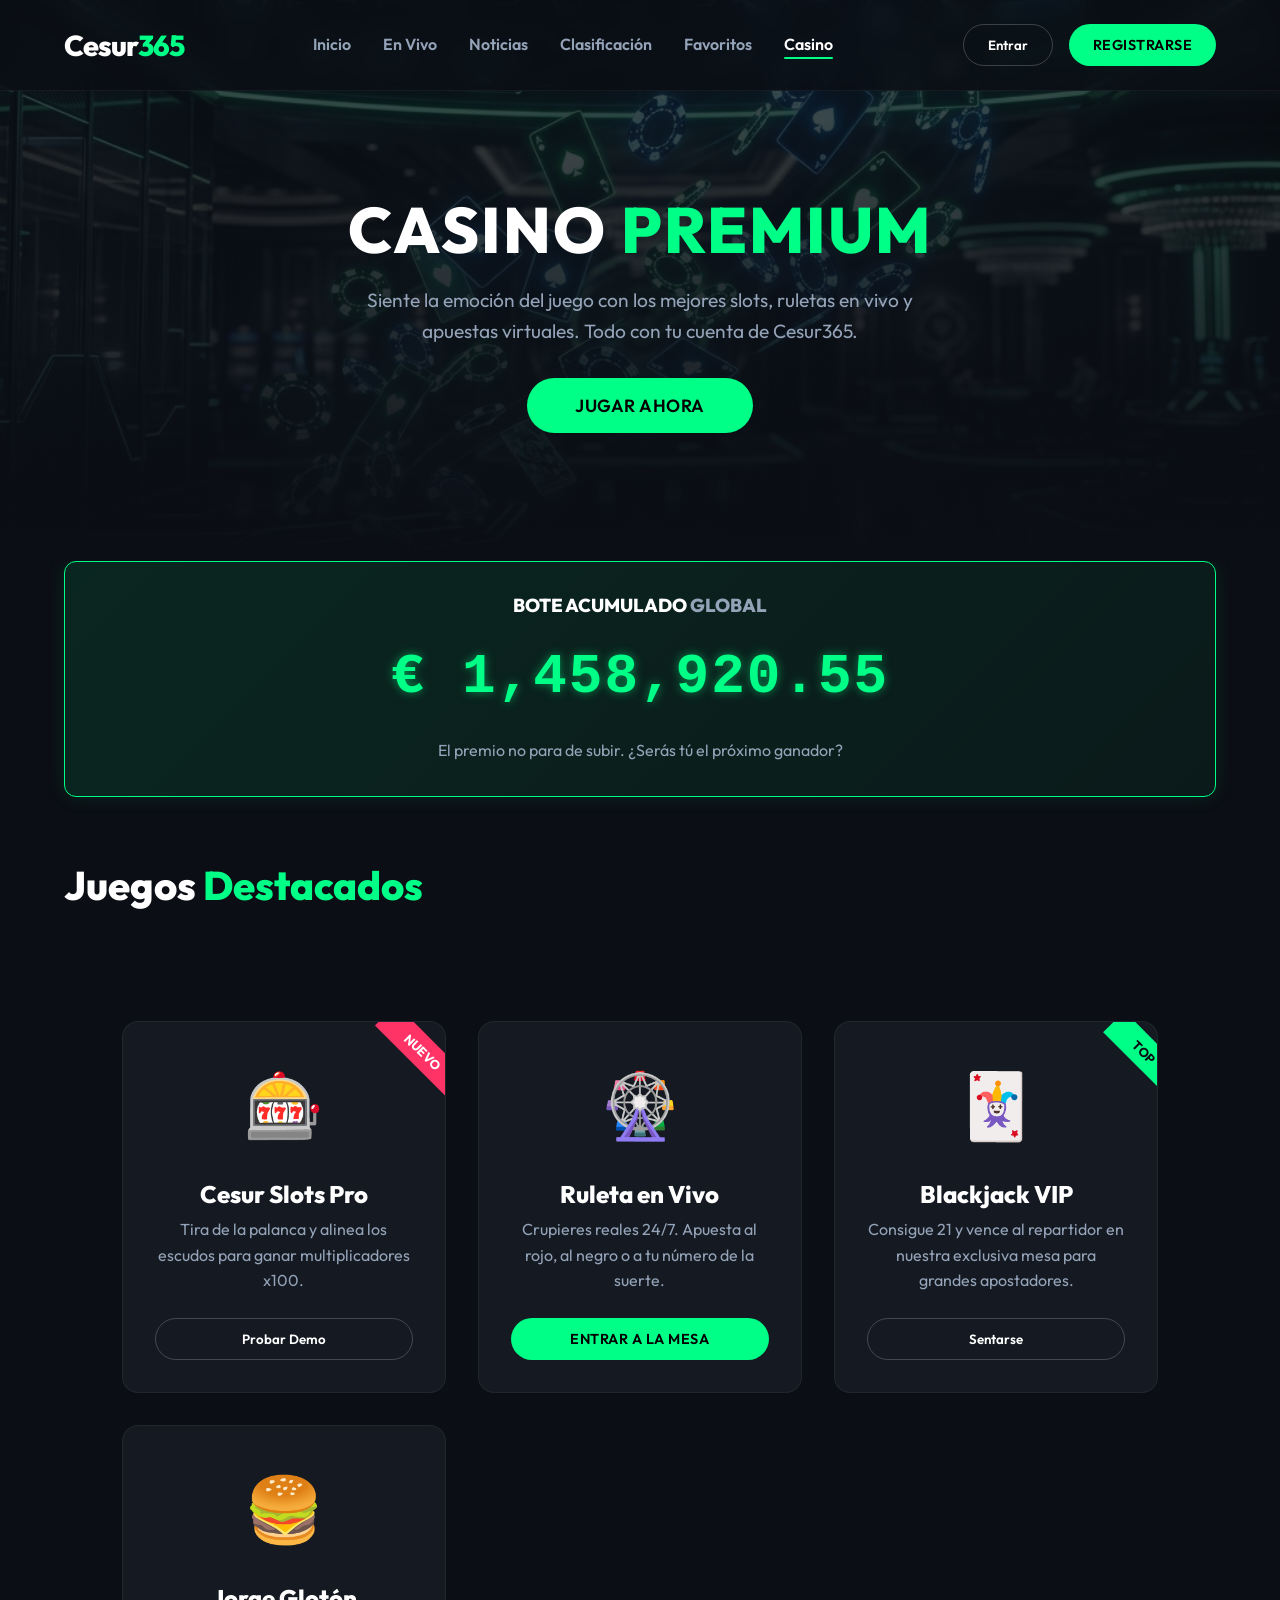
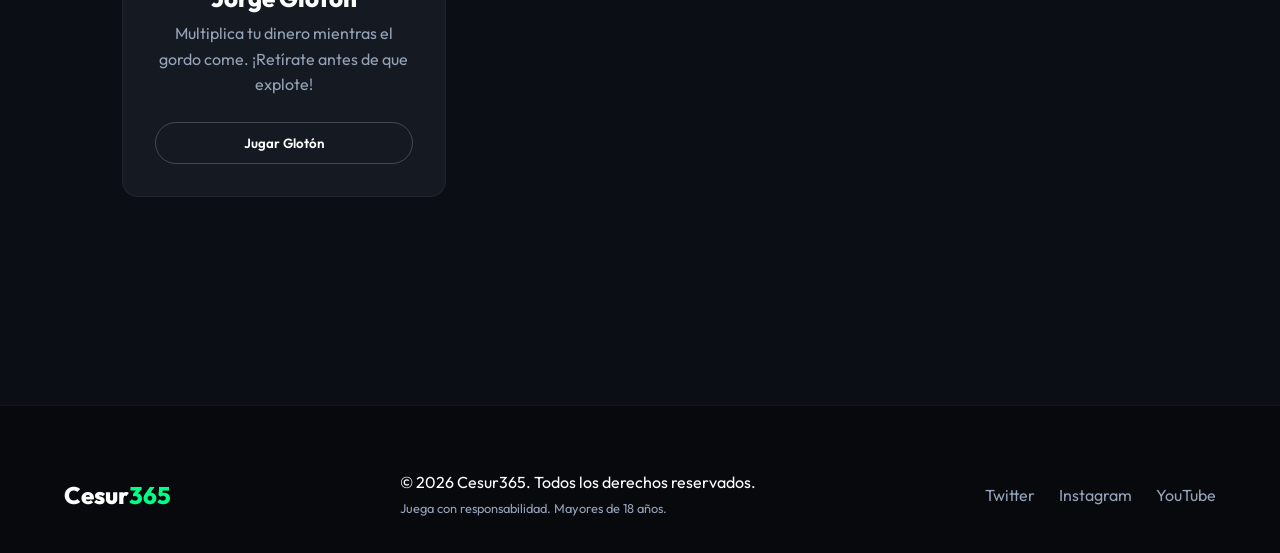
==== casino.html @ a4565927 "añado casino" ====
<!DOCTYPE html>
<html lang="es">

<head>
    <meta charset="UTF-8">
    <meta name="viewport" content="width=device-width, initial-scale=1.0">
    <title>Cesur365 - Casino</title>
    <!-- Fuentes de Google -->
    <link rel="preconnect" href="https://fonts.googleapis.com">
    <link rel="preconnect" href="https://fonts.gstatic.com" crossorigin>
    <link href="https://fonts.googleapis.com/css2?family=Outfit:wght@300;400;600;800&display=swap" rel="stylesheet">
    <link rel="stylesheet" href="css/style.css">
    <style>
        .casino-hero {
            padding: 12rem 5% 8rem;
            background-image: linear-gradient(to bottom, rgba(11, 14, 20, 0.7), var(--bg-main)), url('img/casino_bg.png');
            background-size: cover;
            background-position: center;
            text-align: center;
            position: relative;
            overflow: hidden;
        }

        .casino-hero h2 {
            font-size: 4rem;
            margin-bottom: 1rem;
            text-transform: uppercase;
            letter-spacing: 2px;
        }

        .casino-hero p {
            font-size: 1.2rem;
            color: var(--text-secondary);
            max-width: 600px;
            margin: 0 auto 2rem;
        }

        .game-grid {
            display: grid;
            grid-template-columns: repeat(auto-fit, minmax(280px, 1fr));
            gap: 2rem;
            padding: 4rem 5%;
        }

        .game-card {
            background-color: var(--bg-card);
            border: 1px solid rgba(255, 255, 255, 0.05);
            border-radius: 16px;
            padding: 2rem;
            text-align: center;
            transition: all 0.3s ease;
            position: relative;
            overflow: hidden;
        }

        .game-card:hover {
            transform: translateY(-10px);
            box-shadow: 0 15px 30px rgba(0, 255, 135, 0.1);
            border-color: rgba(0, 255, 135, 0.3);
        }

        .game-icon {
            font-size: 4rem;
            margin-bottom: 1.5rem;
            color: var(--accent);
        }

        .jackpot-banner {
            background: linear-gradient(135deg, rgba(0, 255, 135, 0.1) 0%, rgba(0, 255, 135, 0.05) 100%);
            border: 1px solid var(--accent);
            border-radius: 12px;
            padding: 2rem;
            text-align: center;
            margin: 0 5% 4rem;
            box-shadow: 0 0 20px rgba(0, 255, 135, 0.1);
        }

        .jackpot-amount {
            font-size: 3.5rem;
            font-weight: 800;
            color: var(--accent);
            font-family: monospace;
            letter-spacing: 2px;
            margin: 1rem 0;
            text-shadow: 0 0 10px rgba(0, 255, 135, 0.5);
        }

        .promo-tag {
            position: absolute;
            top: 15px;
            right: -30px;
            background: var(--danger);
            color: white;
            padding: 5px 30px;
            transform: rotate(45deg);
            font-size: 0.8rem;
            font-weight: bold;
        }

        /* Slot Machine Styles */
        .slot-machine {
            display: flex;
            justify-content: center;
            gap: 1rem;
            background: rgba(0, 0, 0, 0.5);
            padding: 2rem;
            border-radius: 12px;
            border: 2px solid var(--accent);
            box-shadow: inset 0 0 20px rgba(0, 0, 0, 0.8), 0 0 15px rgba(0, 255, 135, 0.2);
        }

        .slot-reel {
            font-size: 4rem;
            background: #fff;
            color: #000;
            width: 80px;
            height: 100px;
            display: flex;
            align-items: center;
            justify-content: center;
            border-radius: 8px;
            box-shadow: inset 0 5px 10px rgba(0, 0, 0, 0.5);
            transition: all 0.1s;
        }

        .spinning {
            animation: slotSpin 0.1s linear infinite;
        }

        @keyframes slotSpin {
            0% {
                transform: translateY(-5px);
                filter: blur(2px);
            }

            50% {
                transform: translateY(5px);
                filter: blur(2px);
            }

            100% {
                transform: translateY(-5px);
                filter: blur(2px);
            }
        }

        /* Icon Animations */
        @keyframes floatIcon {

            0%,
            100% {
                transform: translateY(0);
            }

            50% {
                transform: translateY(-10px);
            }
        }

        @keyframes rotateIcon {
            0% {
                transform: rotate(0deg);
            }

            100% {
                transform: rotate(360deg);
            }
        }

        @keyframes pulseIcon {

            0%,
            100% {
                transform: scale(1);
            }

            50% {
                transform: scale(1.1);
            }
        }

        @keyframes wobbleIcon {

            0%,
            100% {
                transform: rotate(0deg);
            }

            25% {
                transform: rotate(-15deg);
            }

            75% {
                transform: rotate(15deg);
            }
        }

        .game-card:nth-child(1) .game-icon {
            animation: wobbleIcon 3s ease-in-out infinite;
            display: inline-block;
        }

        .game-card:nth-child(2) .game-icon {
            animation: rotateIcon 12s linear infinite;
            display: inline-block;
        }

        .game-card:nth-child(3) .game-icon {
            animation: floatIcon 4s ease-in-out infinite;
            display: inline-block;
        }

        .game-card:nth-child(4) .game-icon {
            animation: pulseIcon 2s ease-in-out infinite;
            display: inline-block;
        }

        /* Game Effect Animations */
        @keyframes shake {

            0%,
            100% {
                transform: translateX(0);
            }

            10%,
            30%,
            50%,
            70%,
            90% {
                transform: translateX(-10px);
            }

            20%,
            40%,
            60%,
            80% {
                transform: translateX(10px);
            }
        }

        .crashed-anim {
            animation: shake 0.4s cubic-bezier(.36, .07, .19, .97) both;
        }

        @keyframes winPulse {
            0% {
                box-shadow: 0 0 0 0 rgba(0, 255, 135, 0.7);
            }

            70% {
                box-shadow: 0 0 0 30px rgba(0, 255, 135, 0);
            }

            100% {
                box-shadow: 0 0 0 0 rgba(0, 255, 135, 0);
            }
        }

        .win-anim {
            animation: winPulse 1.5s infinite;
            border-color: rgba(0, 255, 135, 1) !important;
        }
    </style>
</head>

<body>
    <header class="navbar">
        <div class="logo">
            <a href="index.html" style="text-decoration: none; color: inherit;">
                <h1>Cesur<span>365</span></h1>
            </a>
        </div>
        <div class="hamburger" onclick="toggleMenu()">
            <span></span>
            <span></span>
            <span></span>
        </div>
        <nav id="nav-menu">
            <ul>
                <li><a href="index.html">Inicio</a></li>
                <li><a href="envivo.html">En Vivo</a></li>
                <li><a href="noticias.html">Noticias</a></li>
                <li><a href="clasificacion.html">Clasificación</a></li>
                <li><a href="favoritos.html">Favoritos</a></li>
                <li><a href="casino.html" class="active">Casino</a></li>
            </ul>
        </nav>
        <div class="auth-buttons" id="auth-section">
            <button class="btn-secondary" onclick="openModal('loginModal')">Entrar</button>
            <button class="btn-primary" onclick="openModal('registerModal')">Registrarse</button>
        </div>
    </header>

    <main>
        <section class="casino-hero">
            <h2>Casino <span class="highlight">Premium</span></h2>
            <p>Siente la emoción del juego con los mejores slots, ruletas en vivo y apuestas virtuales. Todo con tu
                cuenta de Cesur365.</p>
            <button class="btn-primary" style="font-size: 1.1rem; padding: 1rem 3rem;">Jugar Ahora</button>
        </section>

        <div class="jackpot-banner">
            <h3>BOTE ACUMULADO <span style="color: var(--text-secondary);">GLOBAL</span></h3>
            <div class="jackpot-amount" id="jackpot">€ 1,458,920.55</div>
            <p style="color: var(--text-secondary);">El premio no para de subir. ¿Serás tú el próximo ganador?</p>
        </div>

        <section class="section-container" style="padding-top: 0;">
            <div class="section-header">
                <h3>Juegos <span class="highlight">Destacados</span></h3>
            </div>

            <div class="game-grid">
                <!-- Juego 1 -->
                <div class="game-card">
                    <div class="promo-tag">NUEVO</div>
                    <div class="game-icon">🎰</div>
                    <h4 style="font-size: 1.5rem; margin-bottom: 0.5rem;">Cesur Slots Pro</h4>
                    <p style="color: var(--text-secondary); margin-bottom: 1.5rem;">Tira de la palanca y alinea los
                        escudos para ganar multiplicadores x100.</p>
                    <button class="btn-secondary" style="width: 100%;" onclick="openModal('gameModal')">Probar
                        Demo</button>
                </div>

                <!-- Juego 2 -->
                <div class="game-card">
                    <div class="game-icon">🎡</div>
                    <h4 style="font-size: 1.5rem; margin-bottom: 0.5rem;">Ruleta en Vivo</h4>
                    <p style="color: var(--text-secondary); margin-bottom: 1.5rem;">Crupieres reales 24/7. Apuesta al
                        rojo, al negro o a tu número de la suerte.</p>
                    <button class="btn-primary" style="width: 100%;" onclick="openModal('rouletteModal')">Entrar a la
                        Mesa</button>
                </div>

                <!-- Juego 3 -->
                <div class="game-card">
                    <div class="promo-tag" style="background: var(--accent); color: var(--bg-main);">TOP</div>
                    <div class="game-icon">🃏</div>
                    <h4 style="font-size: 1.5rem; margin-bottom: 0.5rem;">Blackjack VIP</h4>
                    <p style="color: var(--text-secondary); margin-bottom: 1.5rem;">Consigue 21 y vence al repartidor en
                        nuestra exclusiva mesa para grandes apostadores.</p>
                    <button class="btn-secondary" style="width: 100%;"
                        onclick="openModal('blackjackModal')">Sentarse</button>
                </div>

                <!-- Juego 4 -->
                <div class="game-card">
                    <div class="game-icon">🍔</div>
                    <h4 style="font-size: 1.5rem; margin-bottom: 0.5rem;">Jorge Glotón</h4>
                    <p style="color: var(--text-secondary); margin-bottom: 1.5rem;">Multiplica tu dinero mientras el
                        gordo come. ¡Retírate antes de que explote!</p>
                    <button class="btn-secondary" style="width: 100%;" onclick="openModal('crashModal')">Jugar
                        Glotón</button>
                </div>
            </div>
        </section>
    </main>

    <footer>
        <div class="footer-content">
            <div class="footer-logo">Cesur<span>365</span></div>
            <p>&copy; 2026 Cesur365. Todos los derechos reservados. <br><span
                    style="font-size: 0.8rem; color: var(--text-secondary);">Juega con responsabilidad. Mayores de 18
                    años.</span></p>
            <div class="social-links">
                <a href="#">Twitter</a>
                <a href="#">Instagram</a>
                <a href="#">YouTube</a>
            </div>
        </div>
    </footer>

    <script>
        function toggleMenu() {
            document.getElementById('nav-menu').classList.toggle('open');
        }

        // Jackpot Animation
        let jackpotVal = 1458920.55;
        setInterval(() => {
            jackpotVal += Math.random() * 5;
            document.getElementById('jackpot').innerText = "€ " + jackpotVal.toLocaleString('en-US', { minimumFractionDigits: 2, maximumFractionDigits: 2 });
        }, 3000);

        // ---autenticación---
        function openModal(id) {
            document.getElementById(id).classList.add('active');
            if (id === 'rouletteModal' && document.getElementById('rouletteStrip') && document.getElementById('rouletteStrip').innerHTML.trim() === '') {
                if (typeof generateRouletteStrip === 'function') generateRouletteStrip('red', 7);
            }
        }
        function closeModal(id) { document.getElementById(id).classList.remove('active'); }

        function checkAuth() {
            const user = localStorage.getItem('nexgenUser');
            const authSection = document.getElementById('auth-section');
            if (user) {
                authSection.innerHTML = `<span style="margin-right:1rem; font-weight:600;">Hola, <span class="highlight">${user}</span></span>
                                         <button class="btn-secondary" onclick="logout()">Salir</button>`;
            } else {
                authSection.innerHTML = `<button class="btn-secondary" onclick="openModal('loginModal')">Entrar</button>
                                         <button class="btn-primary" onclick="openModal('registerModal')">Registrarse</button>`;
            }
        }

        function handleRegister(e) {
            e.preventDefault();
            const user = document.getElementById('regUser').value;
            localStorage.setItem('nexgenUser', user);
            closeModal('registerModal');
            checkAuth();
            alert('¡Registro exitoso! Bienvenido ' + user);
        }

        function handleLogin(e) {
            e.preventDefault();
            const user = document.getElementById('loginUser').value;
            localStorage.setItem('nexgenUser', user);
            closeModal('loginModal');
            checkAuth();
        }

        function logout() {
            localStorage.removeItem('nexgenUser');
            checkAuth();
        }

        window.onload = checkAuth;

        // Slot Machine Logic
        const symbols = ['⚽', '🏆', '💎', '🍒', '🔔', '👑'];
        let isSpinning = false;
        let spinIntervals = [];

        function spinSlots() {
            if (isSpinning) return;
            isSpinning = true;

            const btn = document.getElementById('spinButton');
            const msg = document.getElementById('slotMessage');
            const reels = [document.getElementById('reel1'), document.getElementById('reel2'), document.getElementById('reel3')];

            btn.disabled = true;
            btn.style.opacity = '0.5';
            msg.style.color = 'var(--text-main)';
            msg.innerText = 'Girando...';

            reels.forEach((reel, i) => {
                reel.classList.add('spinning');
                spinIntervals[i] = setInterval(() => {
                    reel.innerText = symbols[Math.floor(Math.random() * symbols.length)];
                }, 50 + (i * 20)); // Differing speeds
            });

            setTimeout(() => {
                reels.forEach((reel, i) => {
                    clearInterval(spinIntervals[i]);
                    reel.classList.remove('spinning');
                });

                const result = [
                    symbols[Math.floor(Math.random() * symbols.length)],
                    symbols[Math.floor(Math.random() * symbols.length)],
                    symbols[Math.floor(Math.random() * symbols.length)]
                ];

                reels[0].innerText = result[0];
                reels[1].innerText = result[1];
                reels[2].innerText = result[2];

                if (result[0] === result[1] && result[1] === result[2]) {
                    msg.style.color = 'var(--accent)';
                    msg.innerText = '¡JACKPOT! Has ganado 1000 Monedas 🎉';
                    jackpotVal -= 1000;
                    document.querySelector('.slot-machine').classList.add('win-anim');
                    setTimeout(() => document.querySelector('.slot-machine').classList.remove('win-anim'), 3000);
                } else if (result[0] === result[1] || result[1] === result[2] || result[0] === result[2]) {
                    msg.style.color = '#FFD700';
                    msg.innerText = '¡Premio Menor! Has ganado 50 Monedas';
                } else {
                    msg.style.color = 'var(--danger)';
                    msg.innerText = 'Casi... ¡Inténtalo de nuevo!';
                }

                isSpinning = false;
                btn.disabled = false;
                btn.style.opacity = '1';
            }, 2000);
        }

        // Crash Game Logic (Gordo Gloton)
        let crashInterval;
        let multiplier = 1.00;
        let crashPoint = 0;
        let isCrashing = false;
        let guyScale = 1;

        function animateBurger() {
            const burger = document.getElementById('burger');
            burger.style.transition = 'none';
            burger.style.right = '-50px';
            setTimeout(() => {
                burger.style.transition = 'right 0.3s linear';
                burger.style.right = 'calc(50% - 10px)';
            }, 20);
        }

        function startCrash() {
            const startBtn = document.getElementById('startCrashBtn');
            const cashoutBtn = document.getElementById('cashoutBtn');
            const multDisplay = document.getElementById('crashMultiplier');
            const msg = document.getElementById('crashMessage');
            const fatGuy = document.getElementById('fatGuy');

            startBtn.disabled = true;
            cashoutBtn.disabled = false;
            msg.innerText = '';
            multDisplay.style.color = 'var(--accent)';
            multiplier = 1.00;
            fatGuy.innerHTML = '<img src="img/jorge.jpg" style="width: 80px; height: 80px; object-fit: cover; border-radius: 50%; border: 3px solid var(--accent);">';
            guyScale = 1;
            fatGuy.style.transform = `scale(${guyScale})`;

            crashPoint = (Math.random() * 3 + 1).toFixed(2);
            if (Math.random() > 0.8) crashPoint = (Math.random() * 8 + 1).toFixed(2);

            let tick = 0;
            crashInterval = setInterval(() => {
                multiplier += 0.05;
                multDisplay.innerText = multiplier.toFixed(2) + 'x';

                guyScale += 0.02;
                fatGuy.style.transform = `scale(${guyScale})`;

                tick++;
                if (tick % 5 === 0) animateBurger(); // Come una hamburguesa cada medio segundo

                if (multiplier >= crashPoint) {
                    clearInterval(crashInterval);
                    isCrashing = false;
                    cashoutBtn.disabled = true;
                    startBtn.disabled = false;
                    multDisplay.style.color = 'var(--danger)';
                    msg.style.color = 'var(--danger)';
                    msg.innerText = '¡PUM! El gordo ha explotado. Has perdido.';

                    fatGuy.innerHTML = '💥';
                    fatGuy.style.fontSize = '4rem';
                    fatGuy.style.transform = `scale(${guyScale * 1.5})`;

                    document.getElementById('crashModal').querySelector('.modal-content').classList.add('crashed-anim');
                    setTimeout(() => document.getElementById('crashModal').querySelector('.modal-content').classList.remove('crashed-anim'), 500);
                }
            }, 100);
        }

        function cashout() {
            if (!isCrashing) return;
            clearInterval(crashInterval);
            isCrashing = false;

            const startBtn = document.getElementById('startCrashBtn');
            const cashoutBtn = document.getElementById('cashoutBtn');
            const msg = document.getElementById('crashMessage');
            const fatGuy = document.getElementById('fatGuy');

            cashoutBtn.disabled = true;
            startBtn.disabled = false;

            fatGuy.innerHTML = '😎'; // Satisfecho
            fatGuy.style.fontSize = '4rem';

            const winAmount = (10 * multiplier).toFixed(2);
            msg.style.color = 'var(--accent)';
            msg.innerText = `¡Te retiraste a tiempo! Ganaste ${winAmount} Monedas 🎉`;

            document.getElementById('crashMultiplier').parentElement.classList.add('win-anim');
            setTimeout(() => document.getElementById('crashMultiplier').parentElement.classList.remove('win-anim'), 3000);
        }

        function resetCrash() {
            clearInterval(crashInterval);
            document.getElementById('crashMultiplier').innerText = '1.00x';
            document.getElementById('crashMultiplier').style.color = 'var(--accent)';
            document.getElementById('startCrashBtn').disabled = false;
            document.getElementById('cashoutBtn').disabled = true;
            document.getElementById('crashMessage').innerText = '';
            document.getElementById('fatGuy').innerHTML = '<img src="img/jorge.jpg" style="width: 80px; height: 80px; object-fit: cover; border-radius: 50%; border: 3px solid var(--accent);">';
            document.getElementById('fatGuy').style.transform = 'scale(1)';
            document.getElementById('burger').style.right = '-50px';
            isCrashing = false;
        }

        // Premium Roulette Logic
        let isRouletteSpinning = false;
        const TILE_WIDTH = 80;
        const TILE_MARGIN = 4;
        const ACTUAL_TILE_WIDTH = TILE_WIDTH + TILE_MARGIN * 2;

        function generateRouletteStrip(winningColor, winningNumber) {
            const strip = document.getElementById('rouletteStrip');
            strip.innerHTML = '';
            strip.style.transition = 'none';
            strip.style.transform = `translateX(0px)`;

            let html = '';
            for (let i = 0; i < 100; i++) {
                let colorClass, bg, num;

                if (i === 85) {
                    bg = winningColor === 'red' ? '#E63946' : winningColor === 'black' ? '#1D3557' : '#2A9D8F';
                    num = winningNumber;
                } else {
                    let r = Math.random();
                    if (r < 0.05) { bg = '#2A9D8F'; num = 0; }
                    else if (r < 0.5) { bg = '#E63946'; num = Math.floor(Math.random() * 18) * 2 + 1; }
                    else { bg = '#1D3557'; num = Math.floor(Math.random() * 18) * 2 + 2; }
                }

                html += `<div style="min-width: ${TILE_WIDTH}px; height: ${TILE_WIDTH}px; margin: 0 ${TILE_MARGIN}px; background: ${bg}; border-radius: 8px; display: flex; align-items: center; justify-content: center; font-size: 2rem; font-weight: bold; color: white; box-shadow: inset 0 0 10px rgba(0,0,0,0.5);">${num}</div>`;
            }
            strip.innerHTML = html;
        }

        function betRoulette(color) {
            if (isRouletteSpinning) return;
            isRouletteSpinning = true;

            const strip = document.getElementById('rouletteStrip');
            const msg = document.getElementById('rouletteMessage');

            msg.style.color = 'var(--text-main)';
            msg.innerText = `Apuesta al ${color === 'red' ? 'ROJO' : color === 'black' ? 'NEGRO' : 'VERDE'}... ¡Girando!`;

            const finalNum = Math.floor(Math.random() * 37);
            let finalColor = 'green';
            if (finalNum !== 0) {
                finalColor = finalNum % 2 !== 0 ? 'red' : 'black'; // Red is odd usually, let's keep it simple
            }

            generateRouletteStrip(finalColor, finalNum);

            void strip.offsetWidth; // force reflow

            const containerWidth = strip.parentElement.offsetWidth;
            const pointerOffset = containerWidth / 2;
            const randomOffset = (Math.random() * (TILE_WIDTH - 20)) - ((TILE_WIDTH - 20) / 2);
            const targetX = (85 * ACTUAL_TILE_WIDTH + (ACTUAL_TILE_WIDTH / 2)) - pointerOffset + randomOffset;

            strip.style.transition = 'transform 6s cubic-bezier(0.15, 0.9, 0.1, 1)';
            strip.style.transform = `translateX(-${targetX}px)`;

            setTimeout(() => {
                if (finalColor === color) {
                    msg.style.color = 'var(--accent)';
                    msg.innerText = `¡Ha salido ${finalNum} ${finalColor === 'red' ? 'Rojo' : finalColor === 'black' ? 'Negro' : 'Verde'}! ¡HAS GANADO! 🎉`;
                    strip.parentElement.classList.add('win-anim');
                    setTimeout(() => strip.parentElement.classList.remove('win-anim'), 3000);
                } else {
                    msg.style.color = 'var(--danger)';
                    msg.innerText = `Ha salido ${finalNum} ${finalColor === 'red' ? 'Rojo' : finalColor === 'black' ? 'Negro' : 'Verde'}. Has perdido.`;
                    document.getElementById('rouletteModal').querySelector('.modal-content').classList.add('crashed-anim');
                    setTimeout(() => document.getElementById('rouletteModal').querySelector('.modal-content').classList.remove('crashed-anim'), 500);
                }
                isRouletteSpinning = false;
            }, 6200);
        }

        // Blackjack Logic
        let deck = [];
        let playerHand = [];
        let dealerHand = [];
        const cardSuits = ['♠', '♥', '♦', '♣'];
        const cardValues = ['2', '3', '4', '5', '6', '7', '8', '9', '10', 'J', 'Q', 'K', 'A'];

        function buildDeck() {
            deck = [];
            for (let s of cardSuits) {
                for (let v of cardValues) {
                    deck.push({ suit: s, value: v });
                }
            }
            deck.sort(() => Math.random() - 0.5);
        }

        function getCardValue(card) {
            if (['J', 'Q', 'K'].includes(card.value)) return 10;
            if (card.value === 'A') return 11;
            return parseInt(card.value);
        }

        function calculateScore(hand) {
            let score = 0;
            let aces = 0;
            for (let card of hand) {
                score += getCardValue(card);
                if (card.value === 'A') aces += 1;
            }
            while (score > 21 && aces > 0) {
                score -= 10;
                aces -= 1;
            }
            return score;
        }

        function renderCard(card) {
            let color = (card.suit === '♥' || card.suit === '♦') ? '#E63946' : '#1D3557';
            return `<span style="color: ${color}; background: white; padding: 5px 10px; border-radius: 5px; margin: 2px; border: 1px solid #ccc; display: inline-block; box-shadow: 2px 2px 5px rgba(0,0,0,0.2); font-weight: bold;">${card.value}${card.suit}</span>`;
        }

        function startBlackjack() {
            buildDeck();
            playerHand = [deck.pop(), deck.pop()];
            dealerHand = [deck.pop()];

            document.getElementById('bjStartBtn').style.display = 'none';
            document.getElementById('bjHitBtn').style.display = 'block';
            document.getElementById('bjStandBtn').style.display = 'block';
            document.getElementById('blackjackMessage').innerText = '';

            updateBlackjackUI();

            if (calculateScore(playerHand) === 21) {
                endBlackjack('¡Blackjack! Has ganado 25 Monedas 🎉', true);
            }
        }

        function hitBlackjack() {
            playerHand.push(deck.pop());
            updateBlackjackUI();
            if (calculateScore(playerHand) > 21) {
                endBlackjack('Te has pasado de 21. Gana el Crupier.', false);
            }
        }

        function standBlackjack() {
            let dealerScore = calculateScore(dealerHand);
            while (dealerScore < 17) {
                dealerHand.push(deck.pop());
                dealerScore = calculateScore(dealerHand);
            }
            updateBlackjackUI();

            let pScore = calculateScore(playerHand);
            if (dealerScore > 21) {
                endBlackjack('El Crupier se pasa de 21. ¡Has ganado! 🎉', true);
            } else if (dealerScore > pScore) {
                endBlackjack('Gana el Crupier.', false);
            } else if (dealerScore < pScore) {
                endBlackjack('¡Has ganado a la casa! 🎉', true);
            } else {
                endBlackjack('Empate. Se devuelve la apuesta.', null);
            }
        }

        function updateBlackjackUI() {
            document.getElementById('playerCards').innerHTML = playerHand.map(renderCard).join('');
            document.getElementById('dealerCards').innerHTML = dealerHand.map(renderCard).join('');
            document.getElementById('playerScore').innerText = calculateScore(playerHand);
            document.getElementById('dealerScore').innerText = calculateScore(dealerHand);
        }

        function endBlackjack(msgText, playerWins) {
            document.getElementById('bjStartBtn').style.display = 'block';
            document.getElementById('bjStartBtn').innerText = 'Jugar de Nuevo';
            document.getElementById('bjHitBtn').style.display = 'none';
            document.getElementById('bjStandBtn').style.display = 'none';

            const msg = document.getElementById('blackjackMessage');
            msg.innerText = msgText;
            if (playerWins === true) {
                msg.style.color = 'var(--accent)';
                document.getElementById('blackjackModal').querySelector('.modal-content').classList.add('win-anim');
                setTimeout(() => document.getElementById('blackjackModal').querySelector('.modal-content').classList.remove('win-anim'), 3000);
            } else if (playerWins === false) {
                msg.style.color = 'var(--danger)';
                document.getElementById('blackjackModal').querySelector('.modal-content').classList.add('crashed-anim');
                setTimeout(() => document.getElementById('blackjackModal').querySelector('.modal-content').classList.remove('crashed-anim'), 500);
            } else {
                msg.style.color = '#FFD700';
            }
        }
    </script>

    <!-- Modales de Auth -->
    <div id="loginModal" class="modal">
        <div class="modal-content">
            <span class="close-btn" onclick="closeModal('loginModal')">&times;</span>
            <h3 style="margin-bottom: 1.5rem; font-size: 1.8rem;">Iniciar <span class="highlight">Sesión</span></h3>
            <form id="loginForm" onsubmit="handleLogin(event)">
                <div class="form-group">
                    <label>Usuario</label>
                    <input type="text" id="loginUser" required>
                </div>
                <div class="form-group">
                    <label>Contraseña</label>
                    <input type="password" id="loginPass" required>
                </div>
                <button type="submit" class="btn-primary" style="width: 100%;">Entrar</button>
            </form>
        </div>
    </div>

    <div id="registerModal" class="modal">
        <div class="modal-content">
            <span class="close-btn" onclick="closeModal('registerModal')">&times;</span>
            <h3 style="margin-bottom: 1.5rem; font-size: 1.8rem;">Crea tu <span class="highlight">Cuenta</span></h3>
            <form id="registerForm" onsubmit="handleRegister(event)">
                <div class="form-group">
                    <label>Nombre de Usuario</label>
                    <input type="text" id="regUser" required>
                </div>
                <div class="form-group">
                    <label>Correo Electrónico</label>
                    <input type="email" id="regEmail" required>
                </div>
                <div class="form-group">
                    <label>Contraseña</label>
                    <input type="password" id="regPass" required>
                </div>
                <button type="submit" class="btn-primary" style="width: 100%;">Registrarse</button>
            </form>
        </div>
    </div>

    <!-- Game Modal (Slots) -->
    <div id="gameModal" class="modal">
        <div class="modal-content" style="max-width: 500px; text-align: center;">
            <span class="close-btn" onclick="closeModal('gameModal')">&times;</span>
            <h3 style="margin-bottom: 1.5rem; font-size: 1.8rem;">Cesur <span class="highlight">Slots Pro</span></h3>

            <div class="slot-machine">
                <div class="slot-reel" id="reel1">🍒</div>
                <div class="slot-reel" id="reel2">🍒</div>
                <div class="slot-reel" id="reel3">🍒</div>
            </div>

            <div id="slotMessage"
                style="font-size: 1.2rem; font-weight: bold; margin: 1.5rem 0; height: 30px; color: var(--accent);">
                ¡Tira de la palanca!</div>

            <button class="btn-primary" id="spinButton" onclick="spinSlots()"
                style="width: 100%; font-size: 1.2rem; padding: 1rem;">🎰 Tirar (10 Monedas)</button>
        </div>
    </div>

    <!-- Crash Game Modal (El Gordo Gloton) -->
    <div id="crashModal" class="modal">
        <div class="modal-content" style="max-width: 500px; text-align: center;">
            <span class="close-btn" onclick="closeModal('crashModal'); resetCrash();">&times;</span>
            <h3 style="margin-bottom: 1.5rem; font-size: 1.8rem;">Gordo <span class="highlight">Glotón</span></h3>

            <div
                style="background: var(--bg-main); padding: 3rem; border-radius: 12px; border: 2px solid rgba(255,255,255,0.1); margin-bottom: 1.5rem; position: relative; overflow: hidden; min-height: 250px; display: flex; flex-direction: column; align-items: center; justify-content: center;">
                <div id="fatGuy"
                    style="transition: transform 0.1s; z-index: 2; display: flex; align-items: center; justify-content: center;">
                    <img src="img/jorge.jpg"
                        style="width: 80px; height: 80px; object-fit: cover; border-radius: 50%; border: 3px solid var(--accent);">
                </div>
                <div id="burger"
                    style="font-size: 2rem; position: absolute; right: -50px; bottom: 50%; transform: translateY(50%); z-index: 1;">
                    🍔</div>
                <div id="crashMultiplier"
                    style="font-size: 3.5rem; font-weight: 800; color: var(--accent); font-family: monospace; z-index: 3; margin-top: 1rem; text-shadow: 0 0 10px rgba(0,0,0,0.8);">
                    1.00x</div>
            </div>

            <div style="display: flex; gap: 1rem;">
                <button class="btn-primary" id="startCrashBtn" onclick="startCrash()"
                    style="flex: 1; padding: 1rem;">Dar de Comer (10 Monedas)</button>
                <button class="btn-secondary" id="cashoutBtn" onclick="cashout()" style="flex: 1; padding: 1rem;"
                    disabled>Retirarse</button>
            </div>
            <div id="crashMessage" style="margin-top: 1rem; font-weight: bold; height: 20px;"></div>
        </div>
    </div>

    <!-- Premium Roulette Modal -->
    <div id="rouletteModal" class="modal">
        <div class="modal-content" style="max-width: 800px; text-align: center;">
            <span class="close-btn" onclick="closeModal('rouletteModal')">&times;</span>
            <h3 style="margin-bottom: 1.5rem; font-size: 1.8rem;">Ruleta <span class="highlight">Premium</span></h3>

            <div class="roulette-container"
                style="position: relative; width: 100%; height: 120px; background: #0b0e14; border: 2px solid var(--accent); border-radius: 8px; overflow: hidden; margin-bottom: 2rem; display: flex; align-items: center; box-shadow: inset 0 0 20px rgba(0,0,0,0.8);">
                <div class="roulette-pointer"
                    style="position: absolute; left: 50%; top: 0; bottom: 0; width: 4px; background: white; z-index: 10; transform: translateX(-50%); box-shadow: 0 0 10px white;">
                </div>
                <div id="rouletteStrip"
                    style="display: flex; height: 80px; transition: transform 5s cubic-bezier(0.15, 0.85, 0.15, 1); transform: translateX(0px); will-change: transform;">
                    <!-- Tiles will be inserted here by JS -->
                </div>
            </div>

            <div style="display: flex; gap: 1rem; margin-bottom: 1rem;">
                <button class="btn-secondary"
                    style="flex: 1; background: #E63946; color: white; border: none; padding: 1.5rem; font-size: 1.2rem; border-radius: 8px; font-weight: bold; box-shadow: 0 4px 15px rgba(230, 57, 70, 0.3);"
                    onclick="betRoulette('red')">ROJO (x2)</button>
                <button class="btn-secondary"
                    style="flex: 1; background: #2A9D8F; color: white; border: none; padding: 1.5rem; font-size: 1.2rem; border-radius: 8px; font-weight: bold; box-shadow: 0 4px 15px rgba(42, 157, 143, 0.3);"
                    onclick="betRoulette('green')">VERDE (x14)</button>
                <button class="btn-secondary"
                    style="flex: 1; background: #1D3557; color: white; border: none; padding: 1.5rem; font-size: 1.2rem; border-radius: 8px; font-weight: bold; box-shadow: 0 4px 15px rgba(29, 53, 87, 0.3);"
                    onclick="betRoulette('black')">NEGRO (x2)</button>
            </div>
            <div id="rouletteMessage"
                style="font-weight: bold; height: 30px; margin-bottom: 1rem; font-size: 1.2rem; color: var(--text-secondary);">
                Selecciona tu color para apostar.</div>
        </div>
    </div>

    <!-- Blackjack Modal -->
    <div id="blackjackModal" class="modal">
        <div class="modal-content" style="max-width: 600px; text-align: center;">
            <span class="close-btn" onclick="closeModal('blackjackModal')">&times;</span>
            <h3 style="margin-bottom: 1.5rem; font-size: 1.8rem;">Blackjack <span class="highlight">VIP</span></h3>

            <div style="display: flex; justify-content: space-between; gap: 2rem; margin-bottom: 2rem;">
                <div style="flex: 1; background: rgba(255,255,255,0.05); padding: 1rem; border-radius: 12px;">
                    <h4 style="color: var(--text-secondary); margin-bottom: 1rem;">Crupier (<span
                            id="dealerScore">0</span>)</h4>
                    <div id="dealerCards"
                        style="font-size: 2rem; min-height: 60px; display: flex; flex-wrap: wrap; justify-content: center;">
                    </div>
                </div>
                <div
                    style="flex: 1; background: rgba(0,255,135,0.05); padding: 1rem; border-radius: 12px; border: 1px solid var(--accent);">
                    <h4 style="color: var(--accent); margin-bottom: 1rem;">Tú (<span id="playerScore">0</span>)</h4>
                    <div id="playerCards"
                        style="font-size: 2rem; min-height: 60px; display: flex; flex-wrap: wrap; justify-content: center;">
                    </div>
                </div>
            </div>

            <div id="blackjackMessage"
                style="font-weight: bold; font-size: 1.2rem; height: 30px; margin-bottom: 1.5rem;">Haz clic en Repartir
                para jugar.</div>

            <div style="display: flex; gap: 1rem;" id="blackjackControls">
                <button class="btn-primary" onclick="startBlackjack()"
                    style="flex: 1; padding: 1rem; font-size: 1.1rem;" id="bjStartBtn">Repartir (10 Monedas)</button>
                <button class="btn-secondary" onclick="hitBlackjack()"
                    style="flex: 1; padding: 1rem; font-size: 1.1rem; display: none;" id="bjHitBtn">Pedir Carta</button>
                <button class="btn-secondary" onclick="standBlackjack()"
                    style="flex: 1; padding: 1rem; font-size: 1.1rem; display: none;" id="bjStandBtn">Plantarse</button>
            </div>
        </div>
    </div>
</body>

</html>
---- css/style.css ----
/* --- Variables CSS y Sistema de Diseño --- */
:root {
    --bg-main: #0B0E14;
    --bg-card: #151A22;
    --bg-card-hover: #1C222C;
    --text-primary: #FFFFFF;
    --text-secondary: #94A3B8;
    --accent: #00FF87;
    /* Verde Neón */
    --accent-hover: #00E075;
    --danger: #FF3366;
    /* Para los marcadores en vivo */
    --font-main: 'Outfit', sans-serif;
    --transition-speed: 0.3s;
}

/* --- Reseteo Base --- */
* {
    margin: 0;
    padding: 0;
    box-sizing: border-box;
}

body {
    background-color: var(--bg-main);
    color: var(--text-primary);
    font-family: var(--font-main);
    line-height: 1.6;
    overflow-x: hidden;
}

a {
    text-decoration: none;
    color: inherit;
}

ul {
    list-style: none;
}

/* --- Tipografía --- */
h1,
h2,
h3,
h4 {
    font-weight: 800;
    line-height: 1.2;
}

.highlight {
    color: var(--accent);
}

/* --- Botones --- */
.btn-primary {
    background-color: var(--accent);
    color: #000;
    border: none;
    padding: 0.75rem 1.5rem;
    border-radius: 50px;
    font-family: var(--font-main);
    font-weight: 600;
    cursor: pointer;
    transition: all var(--transition-speed) ease;
    text-transform: uppercase;
    letter-spacing: 0.5px;
    font-size: 0.9rem;
}

.btn-primary:hover {
    background-color: var(--accent-hover);
    transform: translateY(-2px);
    box-shadow: 0 4px 15px rgba(0, 255, 135, 0.4);
}

.btn-large {
    padding: 1rem 2rem;
    font-size: 1rem;
}

/* --- Navegación --- */
.navbar {
    display: flex;
    justify-content: space-between;
    align-items: center;
    padding: 1.5rem 5%;
    background: rgba(11, 14, 20, 0.8);
    backdrop-filter: blur(10px);
    -webkit-backdrop-filter: blur(10px);
    position: fixed;
    top: 0;
    width: 100%;
    z-index: 1000;
    border-bottom: 1px solid rgba(255, 255, 255, 0.05);
}

.logo h1 {
    font-size: 1.8rem;
    letter-spacing: -1px;
}

.logo span {
    color: var(--accent);
}

.navbar nav ul {
    display: flex;
    gap: 2rem;
}

.navbar nav ul li a {
    font-weight: 600;
    color: var(--text-secondary);
    transition: color var(--transition-speed);
    font-size: 1rem;
    position: relative;
}

.navbar nav ul li a:hover,
.navbar nav ul li a.active {
    color: var(--text-primary);
}

.navbar nav ul li a.active::after {
    content: '';
    position: absolute;
    bottom: -5px;
    left: 0;
    width: 100%;
    height: 2px;
    background-color: var(--accent);
    border-radius: 2px;
}

/* --- Principal --- */
.hero {
    height: 100vh;
    display: flex;
    align-items: center;
    padding: 0 5%;
    position: relative;
    background-image: linear-gradient(to right, rgba(11, 14, 20, 0.95) 20%, rgba(11, 14, 20, 0.2) 100%), url('../img/stadium_hero.png');
    background-size: cover;
    background-position: center;
}

.hero-content {
    max-width: 600px;
    z-index: 2;
    animation: fadeUp 1s ease-out;
}

.hero-content h2 {
    font-size: 4.5rem;
    margin-bottom: 1rem;
    text-shadow: 0 4px 20px rgba(0, 0, 0, 0.5);
}

.hero-content p {
    font-size: 1.2rem;
    color: var(--text-secondary);
    margin-bottom: 2.5rem;
}

/* --- Diseño de Sección --- */
.section-container {
    padding: 5rem 5%;
}

.section-header {
    display: flex;
    justify-content: space-between;
    align-items: flex-end;
    margin-bottom: 3rem;
}

.section-header h3 {
    font-size: 2.5rem;
}

.live-indicator {
    color: var(--danger);
    font-weight: 800;
    letter-spacing: 1px;
    animation: blink 2s infinite;
}

.view-all {
    color: var(--text-secondary);
    font-weight: 600;
    transition: color var(--transition-speed);
}

.view-all:hover {
    color: var(--accent);
}

/* --- Tarjetas de Partidos --- */
.match-grid {
    display: grid;
    grid-template-columns: repeat(auto-fit, minmax(300px, 1fr));
    gap: 2rem;
}

.match-card {
    background-color: var(--bg-card);
    border-radius: 16px;
    padding: 1.5rem;
    border: 1px solid rgba(255, 255, 255, 0.03);
    transition: transform var(--transition-speed), background-color var(--transition-speed);
    cursor: pointer;
    position: relative;
    overflow: hidden;
}

.match-card:hover {
    transform: translateY(-5px);
    background-color: var(--bg-card-hover);
    border-color: rgba(0, 255, 135, 0.2);
}

.match-time {
    color: var(--danger);
    font-weight: 800;
    margin-bottom: 1rem;
    font-size: 0.9rem;
}

.match-time.finished {
    color: var(--text-secondary);
}

.teams {
    display: flex;
    flex-direction: column;
    gap: 0.8rem;
}

.team {
    display: flex;
    justify-content: space-between;
    align-items: center;
}

.team-name {
    font-weight: 600;
    font-size: 1.2rem;
}

.score {
    font-weight: 800;
    font-size: 1.4rem;
    color: var(--text-primary);
}

.match-footer {
    margin-top: 1.5rem;
    padding-top: 1rem;
    border-top: 1px solid rgba(255, 255, 255, 0.05);
    color: var(--text-secondary);
    font-size: 0.85rem;
    text-transform: uppercase;
    letter-spacing: 0.5px;
}

/* --- Tarjetas de Noticias --- */
.news-grid {
    display: grid;
    grid-template-columns: repeat(auto-fit, minmax(350px, 1fr));
    gap: 2rem;
}

.news-card {
    background-color: var(--bg-card);
    border-radius: 16px;
    overflow: hidden;
    transition: transform var(--transition-speed);
    cursor: pointer;
}

.news-card:hover {
    transform: translateY(-5px);
}

.news-img {
    width: 100%;
    height: 220px;
    object-fit: cover;
    display: block;
    transition: transform 0.5s ease;
}

.news-card:hover .news-img {
    transform: scale(1.05);
}

.placeholder-1 {
    background-image: linear-gradient(45deg, #1A2980, #26D0CE);
}

.placeholder-2 {
    background-image: linear-gradient(45deg, #FF416C, #FF4B2B);
}

.news-content {
    padding: 1.5rem;
    position: relative;
    background-color: var(--bg-card);
    /* Para cubrir la superposición de imágenes al escalar */
}

.tag {
    background-color: rgba(0, 255, 135, 0.1);
    color: var(--accent);
    padding: 0.3rem 0.8rem;
    border-radius: 50px;
    font-size: 0.8rem;
    font-weight: 600;
    text-transform: uppercase;
    display: inline-block;
    margin-bottom: 1rem;
}

.news-content h4 {
    font-size: 1.4rem;
    margin-bottom: 0.8rem;
}

.news-content p {
    color: var(--text-secondary);
    font-size: 0.95rem;
}

/* --- Tabla de Clasificación --- */
.league-selector {
    background-color: var(--bg-card);
    color: var(--text-primary);
    border: 1px solid rgba(255, 255, 255, 0.1);
    padding: 0.5rem 1rem;
    border-radius: 8px;
    font-family: var(--font-main);
    font-size: 1rem;
    outline: none;
    cursor: pointer;
}

.table-responsive {
    overflow-x: auto;
    background-color: var(--bg-card);
    border-radius: 16px;
    border: 1px solid rgba(255, 255, 255, 0.05);
}

.standings-table {
    width: 100%;
    border-collapse: collapse;
    text-align: center;
}

.standings-table th,
.standings-table td {
    padding: 1.2rem 1rem;
    border-bottom: 1px solid rgba(255, 255, 255, 0.05);
}

.standings-table th {
    color: var(--text-secondary);
    font-weight: 600;
    text-transform: uppercase;
    font-size: 0.85rem;
    letter-spacing: 1px;
}

.standings-table tbody tr {
    transition: background-color var(--transition-speed);
}

.standings-table tbody tr:hover {
    background-color: rgba(255, 255, 255, 0.02);
}

.standings-table tbody tr:last-child td {
    border-bottom: none;
}

.club-cell {
    text-align: left;
    font-weight: 600;
    display: flex;
    align-items: center;
    gap: 0.8rem;
}

.club-color {
    width: 12px;
    height: 12px;
    border-radius: 50%;
}

.champions td:first-child {
    border-left: 4px solid var(--accent);
}

.europa td:first-child {
    border-left: 4px solid #FF9800;
}

.relegation td:first-child {
    border-left: 4px solid var(--danger);
}

/* --- Pie de Página --- */
footer {
    background-color: #07090D;
    padding: 4rem 5% 2rem;
    margin-top: 4rem;
    border-top: 1px solid rgba(255, 255, 255, 0.05);
}

.footer-content {
    display: flex;
    justify-content: space-between;
    align-items: center;
    flex-wrap: wrap;
    gap: 2rem;
}

.footer-logo {
    font-size: 1.5rem;
    font-weight: 800;
}

.footer-logo span {
    color: var(--accent);
}

.social-links {
    display: flex;
    gap: 1.5rem;
}

.social-links a {
    color: var(--text-secondary);
    transition: color var(--transition-speed);
}

.social-links a:hover {
    color: var(--accent);
}

/* --- Modals y Formularios --- */
.modal {
    display: none;
    position: fixed;
    z-index: 2000;
    left: 0;
    top: 0;
    width: 100%;
    height: 100%;
    background-color: rgba(0, 0, 0, 0.8);
    backdrop-filter: blur(5px);
    align-items: center;
    justify-content: center;
}

.modal.active {
    display: flex;
}

.modal-content {
    background-color: var(--bg-card);
    padding: 2.5rem;
    border-radius: 16px;
    width: 90%;
    max-width: 450px;
    border: 1px solid rgba(255, 255, 255, 0.05);
    position: relative;
    animation: fadeUp 0.3s ease;
}

.close-btn {
    position: absolute;
    top: 1.5rem;
    right: 1.5rem;
    font-size: 1.5rem;
    cursor: pointer;
    color: var(--text-secondary);
    transition: color var(--transition-speed);
}

.close-btn:hover {
    color: var(--accent);
}

.form-group {
    margin-bottom: 1.5rem;
}

.form-group label {
    display: block;
    margin-bottom: 0.5rem;
    font-weight: 600;
    color: var(--text-secondary);
}

.form-group input {
    width: 100%;
    padding: 0.8rem 1rem;
    border-radius: 8px;
    border: 1px solid rgba(255, 255, 255, 0.1);
    background-color: #0B0E14;
    color: var(--text-primary);
    font-family: var(--font-main);
    outline: none;
}

.form-group input:focus {
    border-color: var(--accent);
}

.btn-secondary {
    background: transparent;
    color: var(--text-primary);
    border: 1px solid rgba(255, 255, 255, 0.2);
    padding: 0.75rem 1.5rem;
    border-radius: 50px;
    font-family: var(--font-main);
    font-weight: 600;
    cursor: pointer;
    transition: all var(--transition-speed) ease;
}

.btn-secondary:hover {
    border-color: var(--accent);
    color: var(--accent);
}

.auth-buttons {
    display: flex;
    align-items: center;
    gap: 1rem;
}

/* --- Barras de Estadisticas --- */
.stat-row {
    margin-bottom: 1.5rem;
}

.stat-labels {
    display: flex;
    justify-content: space-between;
    margin-bottom: 0.5rem;
    font-weight: 600;
    font-size: 0.9rem;
}

.stat-bar-container {
    height: 8px;
    background-color: rgba(255, 255, 255, 0.1);
    border-radius: 4px;
    display: flex;
    overflow: hidden;
}

.stat-bar-left {
    background-color: var(--text-primary);
    height: 100%;
}

.stat-bar-right {
    background-color: var(--accent);
    height: 100%;
}

/* --- Animaciones --- */
@keyframes fadeUp {
    from {
        opacity: 0;
        transform: translateY(30px);
    }

    to {
        opacity: 1;
        transform: translateY(0);
    }
}

@keyframes blink {

    0%,
    100% {
        opacity: 1;
    }

    50% {
        opacity: 0.3;
    }
}

/* --- Menú Hamburguesa --- */
.hamburger {
    display: none;
    flex-direction: column;
    gap: 5px;
    cursor: pointer;
}

.hamburger span {
    width: 25px;
    height: 3px;
    background-color: var(--text-primary);
    transition: all 0.3s;
}

/* --- Diseño Adaptable (Responsive) --- */
@media (max-width: 768px) {
    .hero-content h2 {
        font-size: 3rem;
    }

    .hamburger {
        display: flex;
    }

    .navbar nav {
        display: flex;
        position: absolute;
        top: 100%;
        left: 0;
        width: 100%;
        background: rgba(11, 14, 20, 0.95);
        flex-direction: column;
        align-items: center;
        padding: 0;
        max-height: 0;
        overflow: hidden;
        transition: max-height 0.4s ease-out, padding 0.4s ease-out;
    }

    .navbar nav.open {
        max-height: 300px;
        padding: 2rem 0;
    }

    .navbar nav ul {
        flex-direction: column;
        align-items: center;
        gap: 1.5rem;
    }

    .section-header {
        flex-direction: column;
        align-items: flex-start;
        gap: 1rem;
    }
}
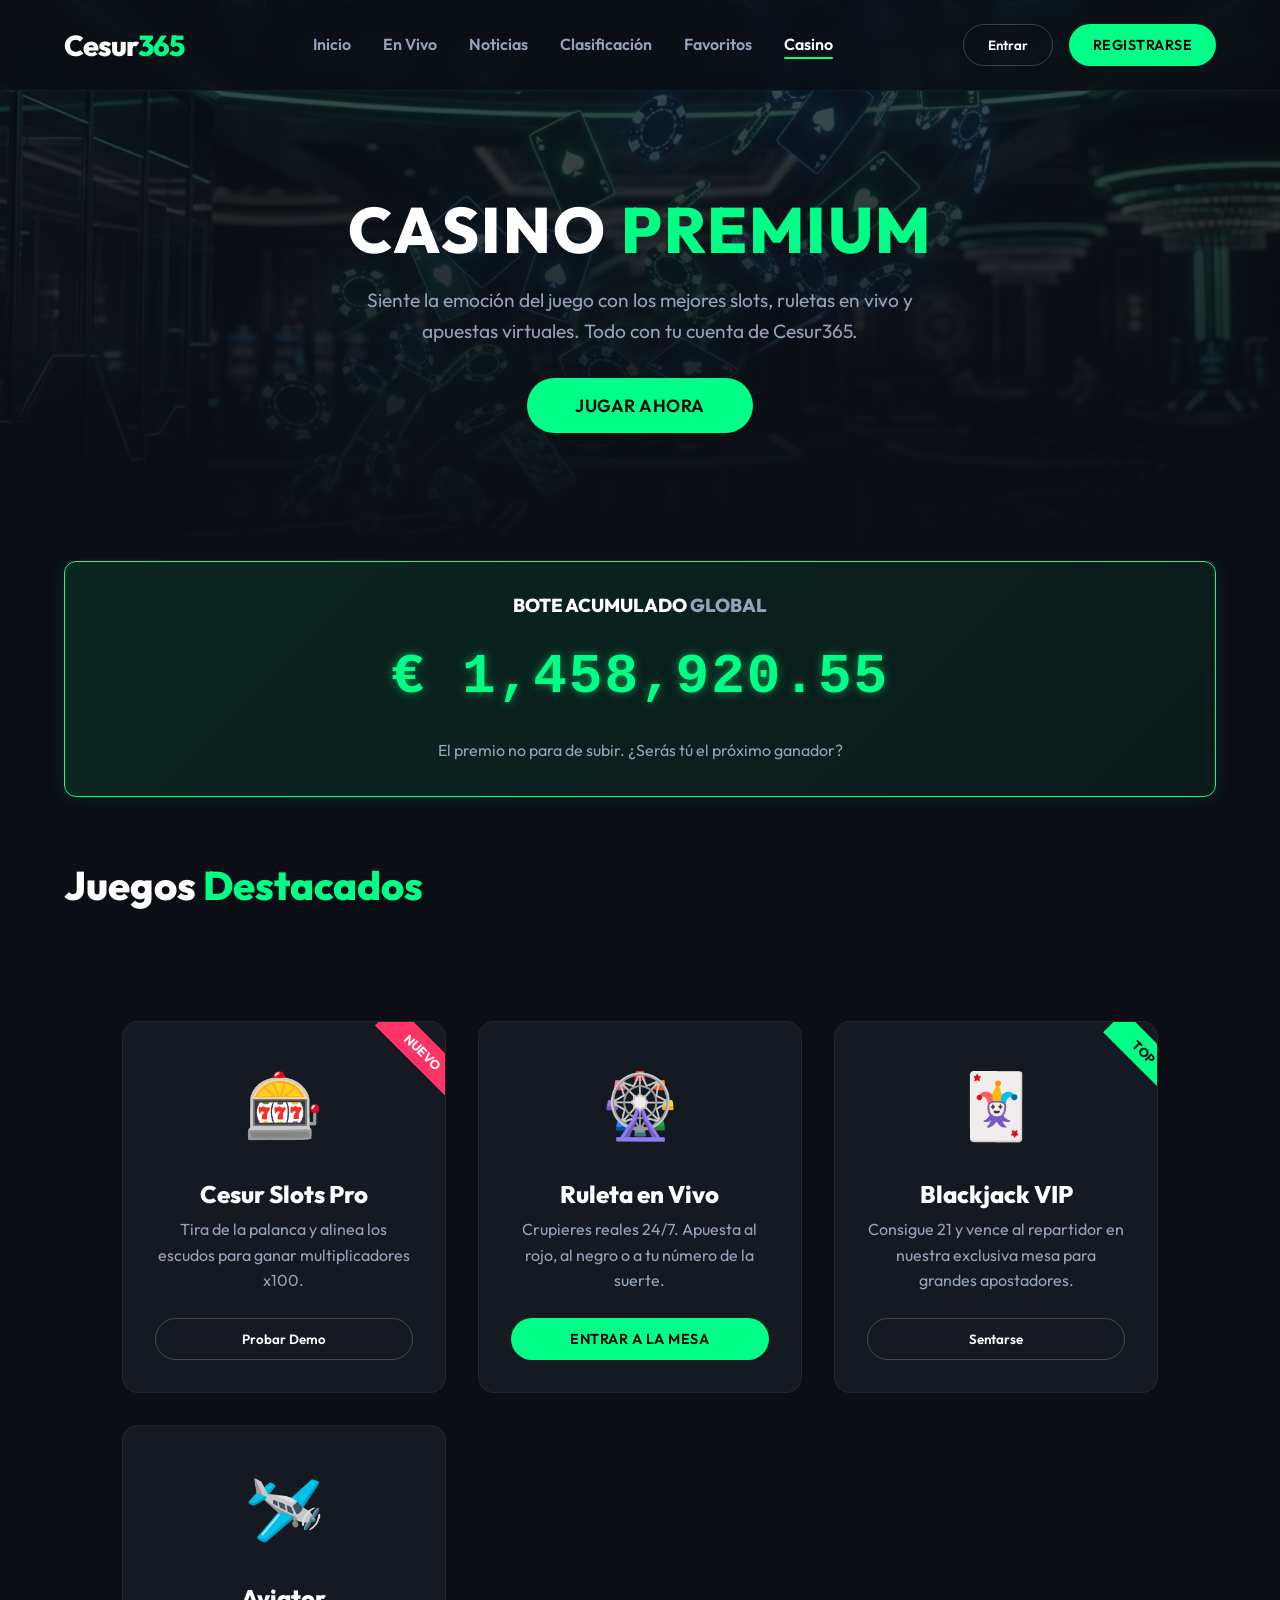
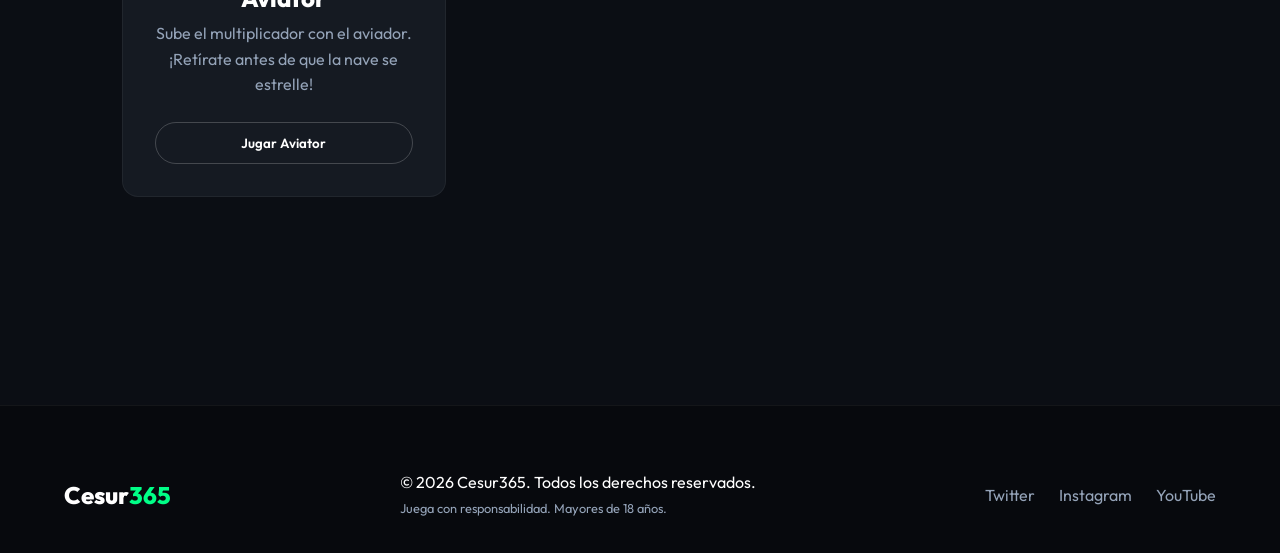
==== commit ed2d1da1: "cambio casino" ====
--- a/casino.html
+++ b/casino.html
@@ -346,12 +346,11 @@
 
                 <!-- Juego 4 -->
                 <div class="game-card">
-                    <div class="game-icon">🍔</div>
-                    <h4 style="font-size: 1.5rem; margin-bottom: 0.5rem;">Jorge Glotón</h4>
-                    <p style="color: var(--text-secondary); margin-bottom: 1.5rem;">Multiplica tu dinero mientras el
-                        gordo come. ¡Retírate antes de que explote!</p>
-                    <button class="btn-secondary" style="width: 100%;" onclick="openModal('crashModal')">Jugar
-                        Glotón</button>
+                    <div class="game-icon">🛩️</div>
+                    <h4 style="font-size: 1.5rem; margin-bottom: 0.5rem;">Aviator</h4>
+                    <p style="color: var(--text-secondary); margin-bottom: 1.5rem;">Sube el multiplicador con el aviador.
+                        ¡Retírate antes de que la nave se estrelle!</p>
+                    <button class="btn-secondary" style="width: 100%;" onclick="openModal('crashModal')">Jugar Aviator</button>
                 </div>
             </div>
         </section>
@@ -396,11 +395,34 @@
             const user = localStorage.getItem('nexgenUser');
             const authSection = document.getElementById('auth-section');
             if (user) {
-                authSection.innerHTML = `<span style="margin-right:1rem; font-weight:600;">Hola, <span class="highlight">${user}</span></span>
-                                         <button class="btn-secondary" onclick="logout()">Salir</button>`;
+                let balance = parseFloat(localStorage.getItem('cesurBalance') || "0.00");
+                authSection.innerHTML = `<span style="margin-right:1rem; font-weight:600;">Saldo: <span class="highlight">€${balance.toFixed(2)}</span></span>
+                                         <span style="margin-right:1rem; font-weight:600;">Hola, <span class="highlight">${user}</span></span>
+                                         <button class="btn-primary" onclick="openModal('depositModal')" style="margin-right: 0.5rem; padding: 0.5rem 1rem;">Ingresar</button>
+                                         <button class="btn-secondary" onclick="logout()" style="padding: 0.5rem 1rem;">Salir</button>`;
             } else {
                 authSection.innerHTML = `<button class="btn-secondary" onclick="openModal('loginModal')">Entrar</button>
                                          <button class="btn-primary" onclick="openModal('registerModal')">Registrarse</button>`;
+            }
+        }
+
+        function updateBalance(amount) {
+            let balance = parseFloat(localStorage.getItem('cesurBalance') || "0.00");
+            balance += amount;
+            if (balance < 0) balance = 0;
+            localStorage.setItem('cesurBalance', balance.toFixed(2));
+            checkAuth();
+            return balance;
+        }
+
+        function handleDeposit(e) {
+            e.preventDefault();
+            const amount = parseFloat(document.getElementById('depositAmount').value);
+            if (amount > 0) {
+                updateBalance(amount);
+                closeModal('depositModal');
+                alert('¡Has ingresado €' + amount.toFixed(2) + ' exitosamente!');
+                document.getElementById('depositForm').reset();
             }
         }
 
@@ -435,6 +457,17 @@
 
         function spinSlots() {
             if (isSpinning) return;
+            
+            const betAmount = parseFloat(document.getElementById('slotBetAmount').value) || 10;
+            if (betAmount <= 0) return alert('La apuesta debe ser mayor a 0');
+
+            let balance = parseFloat(localStorage.getItem('cesurBalance') || "0.00");
+            if (balance < betAmount) {
+                alert('No tienes suficiente saldo. ¡Ingresa dinero para jugar!');
+                return;
+            }
+            updateBalance(-betAmount);
+
             isSpinning = true;
 
             const btn = document.getElementById('spinButton');
@@ -471,13 +504,17 @@
 
                 if (result[0] === result[1] && result[1] === result[2]) {
                     msg.style.color = 'var(--accent)';
-                    msg.innerText = '¡JACKPOT! Has ganado 1000 Monedas 🎉';
-                    jackpotVal -= 1000;
+                    let win = betAmount * 100;
+                    msg.innerText = `¡JACKPOT! Has ganado €${win} 🎉`;
+                    updateBalance(win);
+                    jackpotVal -= win;
                     document.querySelector('.slot-machine').classList.add('win-anim');
                     setTimeout(() => document.querySelector('.slot-machine').classList.remove('win-anim'), 3000);
                 } else if (result[0] === result[1] || result[1] === result[2] || result[0] === result[2]) {
                     msg.style.color = '#FFD700';
-                    msg.innerText = '¡Premio Menor! Has ganado 50 Monedas';
+                    let win = betAmount * 5;
+                    msg.innerText = `¡Premio Menor! Has ganado €${win}`;
+                    updateBalance(win);
                 } else {
                     msg.style.color = 'var(--danger)';
                     msg.innerText = 'Casi... ¡Inténtalo de nuevo!';
@@ -489,13 +526,15 @@
             }, 2000);
         }
 
-        // Crash Game Logic (Gordo Gloton)
+        // Crash Game Logic (Aviator)
         let crashInterval;
         let multiplier = 1.00;
         let crashPoint = 0;
         let isCrashing = false;
         let guyScale = 1;
 
+        let currentCrashBet = 0;
+        
         function animateBurger() {
             const burger = document.getElementById('burger');
             burger.style.transition = 'none';
@@ -507,6 +546,17 @@
         }
 
         function startCrash() {
+            const betAmount = parseFloat(document.getElementById('crashBetAmount').value) || 10;
+            if (betAmount <= 0) return alert('La apuesta debe ser mayor a 0');
+
+            let balance = parseFloat(localStorage.getItem('cesurBalance') || "0.00");
+            if (balance < betAmount) {
+                alert('No tienes suficiente saldo. ¡Ingresa dinero para jugar!');
+                return;
+            }
+            updateBalance(-betAmount);
+            currentCrashBet = betAmount;
+
             const startBtn = document.getElementById('startCrashBtn');
             const cashoutBtn = document.getElementById('cashoutBtn');
             const multDisplay = document.getElementById('crashMultiplier');
@@ -515,10 +565,11 @@
 
             startBtn.disabled = true;
             cashoutBtn.disabled = false;
+            isCrashing = true;
             msg.innerText = '';
             multDisplay.style.color = 'var(--accent)';
             multiplier = 1.00;
-            fatGuy.innerHTML = '<img src="img/jorge.jpg" style="width: 80px; height: 80px; object-fit: cover; border-radius: 50%; border: 3px solid var(--accent);">';
+            fatGuy.innerHTML = '<div style="width: 80px; height: 80px; border-radius: 50%; background: linear-gradient(135deg, #1D3557, #457B9D); display: flex; align-items: center; justify-content: center; color: white; font-size: 2.2rem; border: 3px solid var(--accent);">😎</div>';
             guyScale = 1;
             fatGuy.style.transform = `scale(${guyScale})`;
 
@@ -534,7 +585,7 @@
                 fatGuy.style.transform = `scale(${guyScale})`;
 
                 tick++;
-                if (tick % 5 === 0) animateBurger(); // Come una hamburguesa cada medio segundo
+                if (tick % 5 === 0) animateBurger(); // El avión acelera un poco cada medio segundo
 
                 if (multiplier >= crashPoint) {
                     clearInterval(crashInterval);
@@ -543,7 +594,7 @@
                     startBtn.disabled = false;
                     multDisplay.style.color = 'var(--danger)';
                     msg.style.color = 'var(--danger)';
-                    msg.innerText = '¡PUM! El gordo ha explotado. Has perdido.';
+                    msg.innerText = '¡PUM! El aviador se estrelló. Has perdido.';
 
                     fatGuy.innerHTML = '💥';
                     fatGuy.style.fontSize = '4rem';
@@ -571,9 +622,10 @@
             fatGuy.innerHTML = '😎'; // Satisfecho
             fatGuy.style.fontSize = '4rem';
 
-            const winAmount = (10 * multiplier).toFixed(2);
+            const winAmount = (currentCrashBet * multiplier).toFixed(2);
+            updateBalance(parseFloat(winAmount));
             msg.style.color = 'var(--accent)';
-            msg.innerText = `¡Te retiraste a tiempo! Ganaste ${winAmount} Monedas 🎉`;
+            msg.innerText = `¡Te retiraste a tiempo! Ganaste €${winAmount} 🎉`;
 
             document.getElementById('crashMultiplier').parentElement.classList.add('win-anim');
             setTimeout(() => document.getElementById('crashMultiplier').parentElement.classList.remove('win-anim'), 3000);
@@ -586,7 +638,7 @@
             document.getElementById('startCrashBtn').disabled = false;
             document.getElementById('cashoutBtn').disabled = true;
             document.getElementById('crashMessage').innerText = '';
-            document.getElementById('fatGuy').innerHTML = '<img src="img/jorge.jpg" style="width: 80px; height: 80px; object-fit: cover; border-radius: 50%; border: 3px solid var(--accent);">';
+            document.getElementById('fatGuy').innerHTML = '<div style="width: 80px; height: 80px; border-radius: 50%; background: linear-gradient(135deg, #1D3557, #457B9D); display: flex; align-items: center; justify-content: center; color: white; font-size: 2.2rem; border: 3px solid var(--accent);">😎</div>';
             document.getElementById('fatGuy').style.transform = 'scale(1)';
             document.getElementById('burger').style.right = '-50px';
             isCrashing = false;
@@ -625,6 +677,17 @@
 
         function betRoulette(color) {
             if (isRouletteSpinning) return;
+            
+            const betAmount = parseFloat(document.getElementById('rouletteBetAmount').value) || 10;
+            if (betAmount <= 0) return alert('La apuesta debe ser mayor a 0');
+
+            let balance = parseFloat(localStorage.getItem('cesurBalance') || "0.00");
+            if (balance < betAmount) {
+                alert('No tienes suficiente saldo. ¡Ingresa dinero para jugar!');
+                return;
+            }
+            updateBalance(-betAmount);
+
             isRouletteSpinning = true;
 
             const strip = document.getElementById('rouletteStrip');
@@ -654,7 +717,9 @@
             setTimeout(() => {
                 if (finalColor === color) {
                     msg.style.color = 'var(--accent)';
-                    msg.innerText = `¡Ha salido ${finalNum} ${finalColor === 'red' ? 'Rojo' : finalColor === 'black' ? 'Negro' : 'Verde'}! ¡HAS GANADO! 🎉`;
+                    let winAmount = color === 'green' ? betAmount * 14 : betAmount * 2;
+                    updateBalance(winAmount);
+                    msg.innerText = `¡Ha salido ${finalNum} ${finalColor === 'red' ? 'Rojo' : finalColor === 'black' ? 'Negro' : 'Verde'}! ¡HAS GANADO €${winAmount}! 🎉`;
                     strip.parentElement.classList.add('win-anim');
                     setTimeout(() => strip.parentElement.classList.remove('win-anim'), 3000);
                 } else {
@@ -709,7 +774,20 @@
             return `<span style="color: ${color}; background: white; padding: 5px 10px; border-radius: 5px; margin: 2px; border: 1px solid #ccc; display: inline-block; box-shadow: 2px 2px 5px rgba(0,0,0,0.2); font-weight: bold;">${card.value}${card.suit}</span>`;
         }
 
+        let currentBjBet = 0;
+        
         function startBlackjack() {
+            const betAmount = parseFloat(document.getElementById('bjBetAmount').value) || 10;
+            if (betAmount <= 0) return alert('La apuesta debe ser mayor a 0');
+
+            let balance = parseFloat(localStorage.getItem('cesurBalance') || "0.00");
+            if (balance < betAmount) {
+                alert('No tienes suficiente saldo. ¡Ingresa dinero para jugar!');
+                return;
+            }
+            updateBalance(-betAmount);
+            currentBjBet = betAmount;
+
             buildDeck();
             playerHand = [deck.pop(), deck.pop()];
             dealerHand = [deck.pop()];
@@ -722,7 +800,8 @@
             updateBlackjackUI();
 
             if (calculateScore(playerHand) === 21) {
-                endBlackjack('¡Blackjack! Has ganado 25 Monedas 🎉', true);
+                updateBalance(currentBjBet * 2.5);
+                endBlackjack(`¡Blackjack! Has ganado €${currentBjBet * 2.5} 🎉`, true);
             }
         }
 
@@ -744,12 +823,15 @@
 
             let pScore = calculateScore(playerHand);
             if (dealerScore > 21) {
+                updateBalance(currentBjBet * 2);
                 endBlackjack('El Crupier se pasa de 21. ¡Has ganado! 🎉', true);
             } else if (dealerScore > pScore) {
                 endBlackjack('Gana el Crupier.', false);
             } else if (dealerScore < pScore) {
+                updateBalance(currentBjBet * 2);
                 endBlackjack('¡Has ganado a la casa! 🎉', true);
             } else {
+                updateBalance(currentBjBet);
                 endBlackjack('Empate. Se devuelve la apuesta.', null);
             }
         }
@@ -824,12 +906,46 @@
         </div>
     </div>
 
+    <!-- Deposit Modal -->
+    <div id="depositModal" class="modal">
+        <div class="modal-content" style="max-width: 400px; text-align: center;">
+            <span class="close-btn" onclick="closeModal('depositModal')">&times;</span>
+            <h3 style="margin-bottom: 1.5rem; font-size: 1.8rem;">Ingresar <span class="highlight">Dinero</span></h3>
+            <form id="depositForm" onsubmit="handleDeposit(event)">
+                <div class="form-group" style="text-align: left;">
+                    <label>Cantidad a ingresar (€)</label>
+                    <input type="number" id="depositAmount" min="1" step="0.01" required>
+                </div>
+                <div class="form-group" style="text-align: left;">
+                    <label>Número de Tarjeta</label>
+                    <input type="text" placeholder="Ej: 1234567890123456" required>
+                </div>
+                <div style="display: flex; gap: 1rem;">
+                    <div class="form-group" style="flex: 1; text-align: left;">
+                        <label>Caducidad</label>
+                        <input type="text" placeholder="MM/AA" required>
+                    </div>
+                    <div class="form-group" style="flex: 1; text-align: left;">
+                        <label>CVV</label>
+                        <input type="text" placeholder="123" required>
+                    </div>
+                </div>
+                <button type="submit" class="btn-primary" style="width: 100%; margin-top: 1rem;">Completar Ingreso</button>
+            </form>
+        </div>
+    </div>
+
     <!-- Game Modal (Slots) -->
     <div id="gameModal" class="modal">
         <div class="modal-content" style="max-width: 500px; text-align: center;">
             <span class="close-btn" onclick="closeModal('gameModal')">&times;</span>
             <h3 style="margin-bottom: 1.5rem; font-size: 1.8rem;">Cesur <span class="highlight">Slots Pro</span></h3>
 
+            <div class="form-group" style="margin-bottom: 1.5rem; max-width: 250px; margin-left: auto; margin-right: auto;">
+                <label style="display: block; text-align: center; margin-bottom: 0.5rem; font-weight: bold;">Cantidad a Apostar (€)</label>
+                <input type="number" id="slotBetAmount" min="0.5" step="0.5" value="10" style="text-align: center; font-size: 1.2rem;">
+            </div>
+
             <div class="slot-machine">
                 <div class="slot-reel" id="reel1">🍒</div>
                 <div class="slot-reel" id="reel2">🍒</div>
@@ -841,26 +957,30 @@
                 ¡Tira de la palanca!</div>
 
             <button class="btn-primary" id="spinButton" onclick="spinSlots()"
-                style="width: 100%; font-size: 1.2rem; padding: 1rem;">🎰 Tirar (10 Monedas)</button>
+                style="width: 100%; font-size: 1.2rem; padding: 1rem;">🎰 Tirar</button>
         </div>
     </div>
 
-    <!-- Crash Game Modal (El Gordo Gloton) -->
+    <!-- Crash Game Modal (Aviator) -->
     <div id="crashModal" class="modal">
         <div class="modal-content" style="max-width: 500px; text-align: center;">
             <span class="close-btn" onclick="closeModal('crashModal'); resetCrash();">&times;</span>
-            <h3 style="margin-bottom: 1.5rem; font-size: 1.8rem;">Gordo <span class="highlight">Glotón</span></h3>
+            <h3 style="margin-bottom: 1.5rem; font-size: 1.8rem;">Aviator <span class="highlight">Crash</span></h3>
+
+            <div class="form-group" style="margin-bottom: 1.5rem; max-width: 250px; margin-left: auto; margin-right: auto;">
+                <label style="display: block; text-align: center; margin-bottom: 0.5rem; font-weight: bold;">Cantidad a Apostar (€)</label>
+                <input type="number" id="crashBetAmount" min="0.5" step="0.5" value="10" style="text-align: center; font-size: 1.2rem;">
+            </div>
 
             <div
                 style="background: var(--bg-main); padding: 3rem; border-radius: 12px; border: 2px solid rgba(255,255,255,0.1); margin-bottom: 1.5rem; position: relative; overflow: hidden; min-height: 250px; display: flex; flex-direction: column; align-items: center; justify-content: center;">
                 <div id="fatGuy"
                     style="transition: transform 0.1s; z-index: 2; display: flex; align-items: center; justify-content: center;">
-                    <img src="img/jorge.jpg"
-                        style="width: 80px; height: 80px; object-fit: cover; border-radius: 50%; border: 3px solid var(--accent);">
+                    <div style="width: 80px; height: 80px; border-radius: 50%; background: linear-gradient(135deg, #1D3557, #457B9D); display: flex; align-items: center; justify-content: center; color: white; font-size: 2.2rem; border: 3px solid var(--accent);">😎</div>
                 </div>
                 <div id="burger"
                     style="font-size: 2rem; position: absolute; right: -50px; bottom: 50%; transform: translateY(50%); z-index: 1;">
-                    🍔</div>
+                    ✈️</div>
                 <div id="crashMultiplier"
                     style="font-size: 3.5rem; font-weight: 800; color: var(--accent); font-family: monospace; z-index: 3; margin-top: 1rem; text-shadow: 0 0 10px rgba(0,0,0,0.8);">
                     1.00x</div>
@@ -868,7 +988,7 @@
 
             <div style="display: flex; gap: 1rem;">
                 <button class="btn-primary" id="startCrashBtn" onclick="startCrash()"
-                    style="flex: 1; padding: 1rem;">Dar de Comer (10 Monedas)</button>
+                    style="flex: 1; padding: 1rem;">Acelerar</button>
                 <button class="btn-secondary" id="cashoutBtn" onclick="cashout()" style="flex: 1; padding: 1rem;"
                     disabled>Retirarse</button>
             </div>
@@ -881,6 +1001,11 @@
         <div class="modal-content" style="max-width: 800px; text-align: center;">
             <span class="close-btn" onclick="closeModal('rouletteModal')">&times;</span>
             <h3 style="margin-bottom: 1.5rem; font-size: 1.8rem;">Ruleta <span class="highlight">Premium</span></h3>
+
+            <div class="form-group" style="margin-bottom: 1.5rem; max-width: 250px; margin-left: auto; margin-right: auto;">
+                <label style="display: block; text-align: center; margin-bottom: 0.5rem; font-weight: bold;">Cantidad a Apostar (€)</label>
+                <input type="number" id="rouletteBetAmount" min="0.5" step="0.5" value="10" style="text-align: center; font-size: 1.2rem;">
+            </div>
 
             <div class="roulette-container"
                 style="position: relative; width: 100%; height: 120px; background: #0b0e14; border: 2px solid var(--accent); border-radius: 8px; overflow: hidden; margin-bottom: 2rem; display: flex; align-items: center; box-shadow: inset 0 0 20px rgba(0,0,0,0.8);">
@@ -916,6 +1041,11 @@
             <span class="close-btn" onclick="closeModal('blackjackModal')">&times;</span>
             <h3 style="margin-bottom: 1.5rem; font-size: 1.8rem;">Blackjack <span class="highlight">VIP</span></h3>
 
+            <div class="form-group" style="margin-bottom: 1.5rem; max-width: 250px; margin-left: auto; margin-right: auto;">
+                <label style="display: block; text-align: center; margin-bottom: 0.5rem; font-weight: bold;">Cantidad a Apostar (€)</label>
+                <input type="number" id="bjBetAmount" min="0.5" step="0.5" value="10" style="text-align: center; font-size: 1.2rem;">
+            </div>
+
             <div style="display: flex; justify-content: space-between; gap: 2rem; margin-bottom: 2rem;">
                 <div style="flex: 1; background: rgba(255,255,255,0.05); padding: 1rem; border-radius: 12px;">
                     <h4 style="color: var(--text-secondary); margin-bottom: 1rem;">Crupier (<span
@@ -939,7 +1069,7 @@
 
             <div style="display: flex; gap: 1rem;" id="blackjackControls">
                 <button class="btn-primary" onclick="startBlackjack()"
-                    style="flex: 1; padding: 1rem; font-size: 1.1rem;" id="bjStartBtn">Repartir (10 Monedas)</button>
+                    style="flex: 1; padding: 1rem; font-size: 1.1rem;" id="bjStartBtn">Repartir</button>
                 <button class="btn-secondary" onclick="hitBlackjack()"
                     style="flex: 1; padding: 1rem; font-size: 1.1rem; display: none;" id="bjHitBtn">Pedir Carta</button>
                 <button class="btn-secondary" onclick="standBlackjack()"
